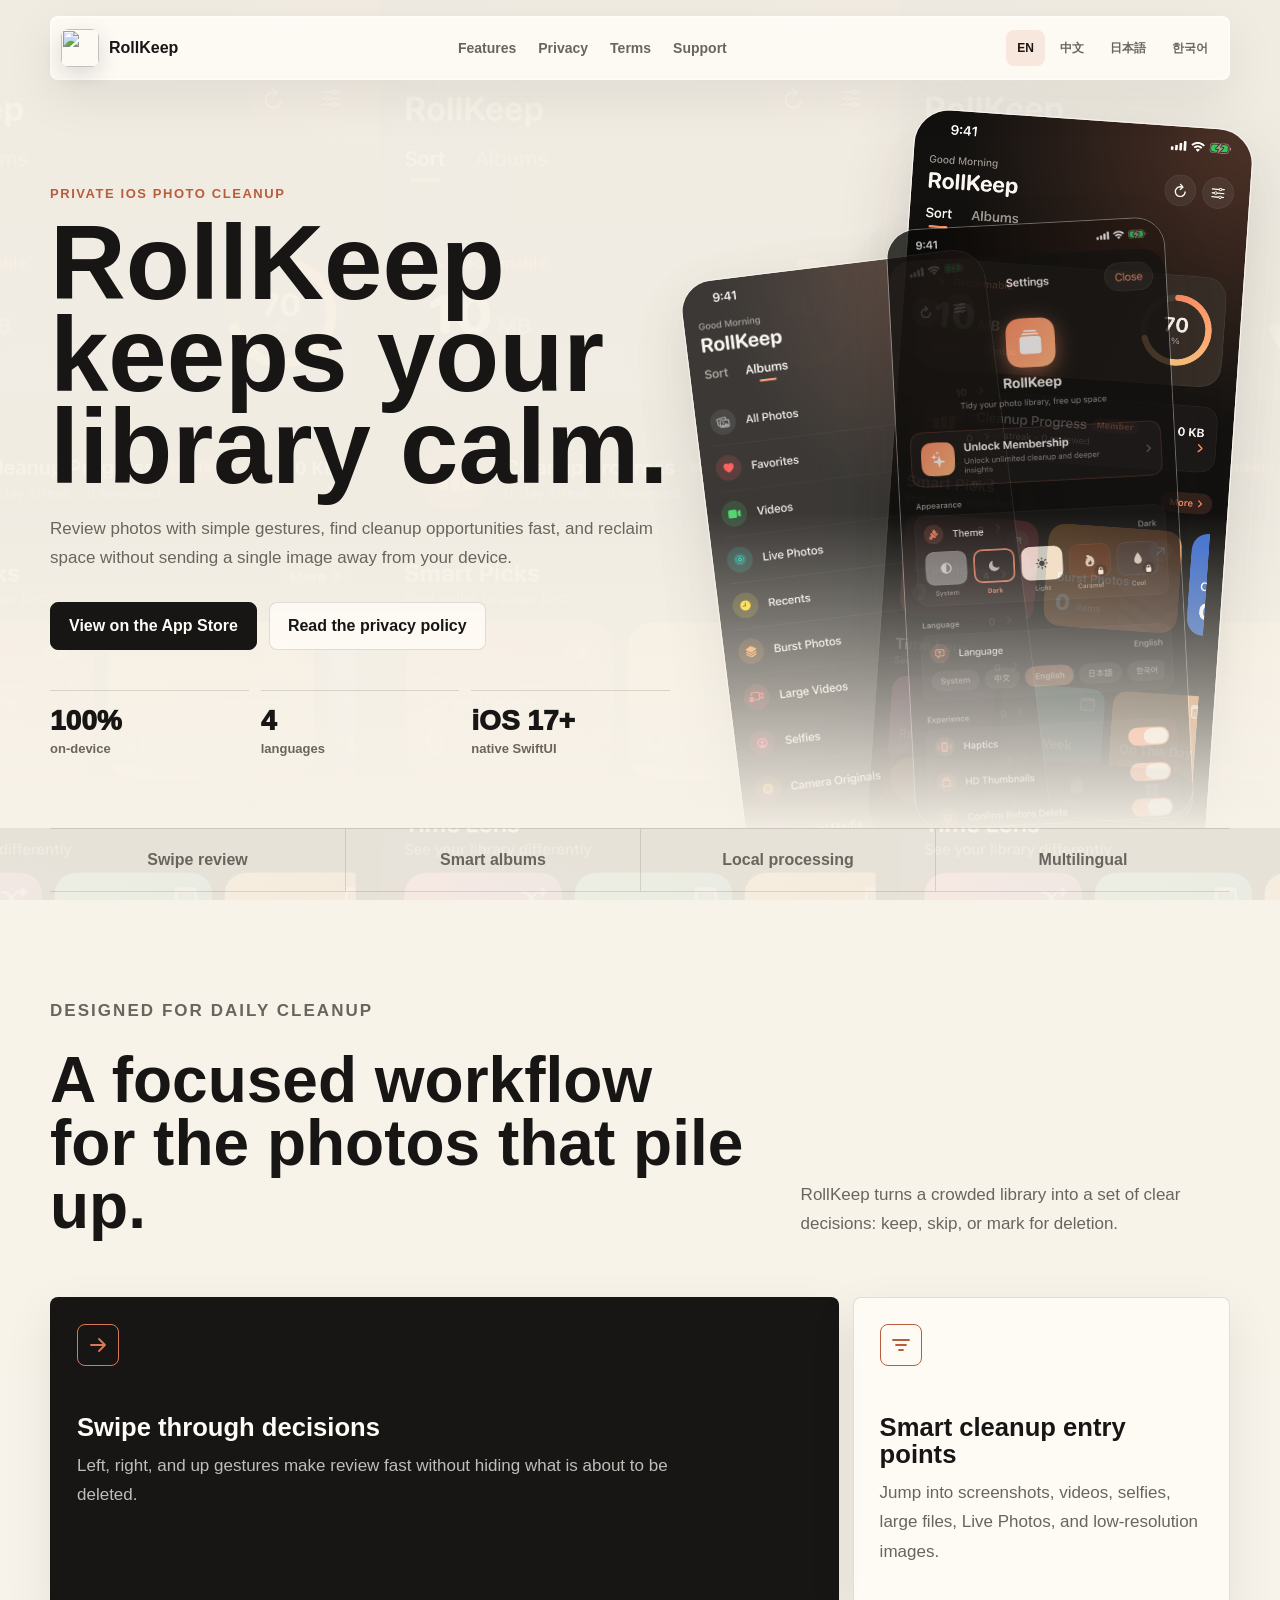
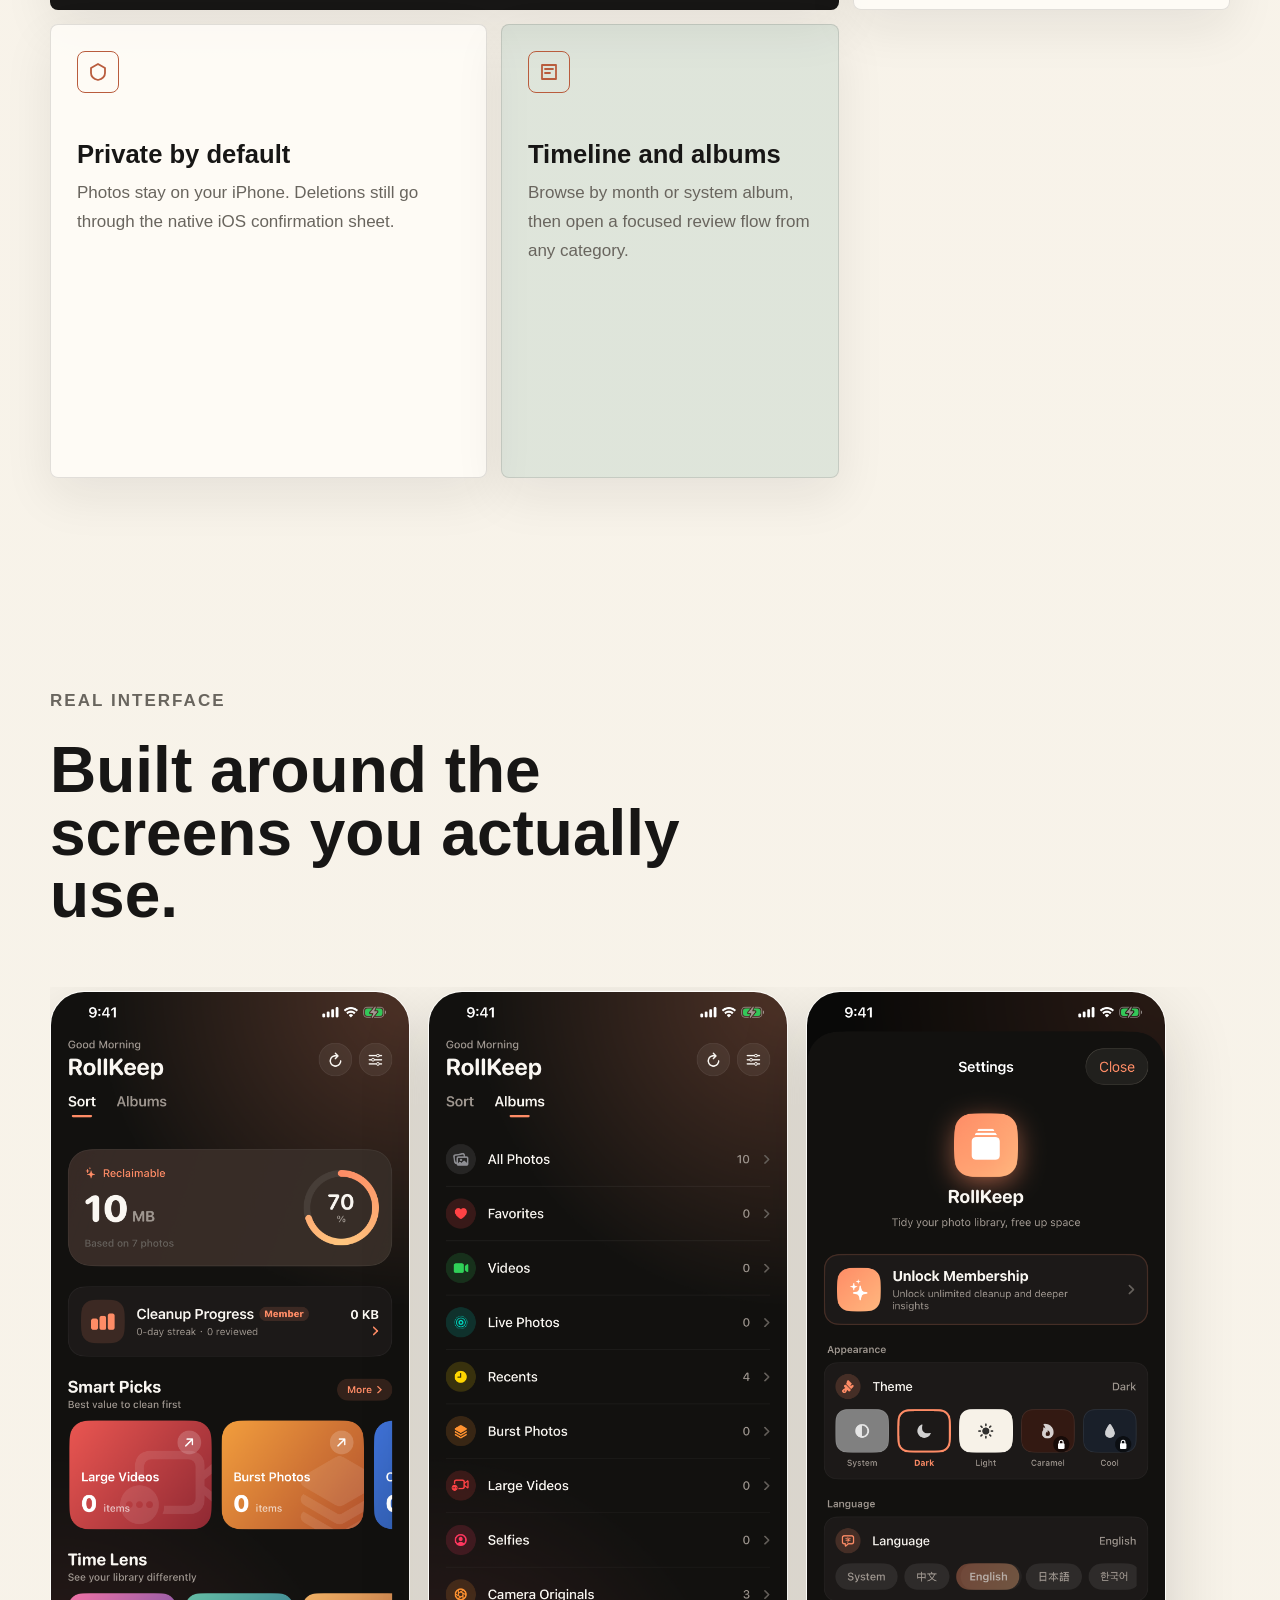
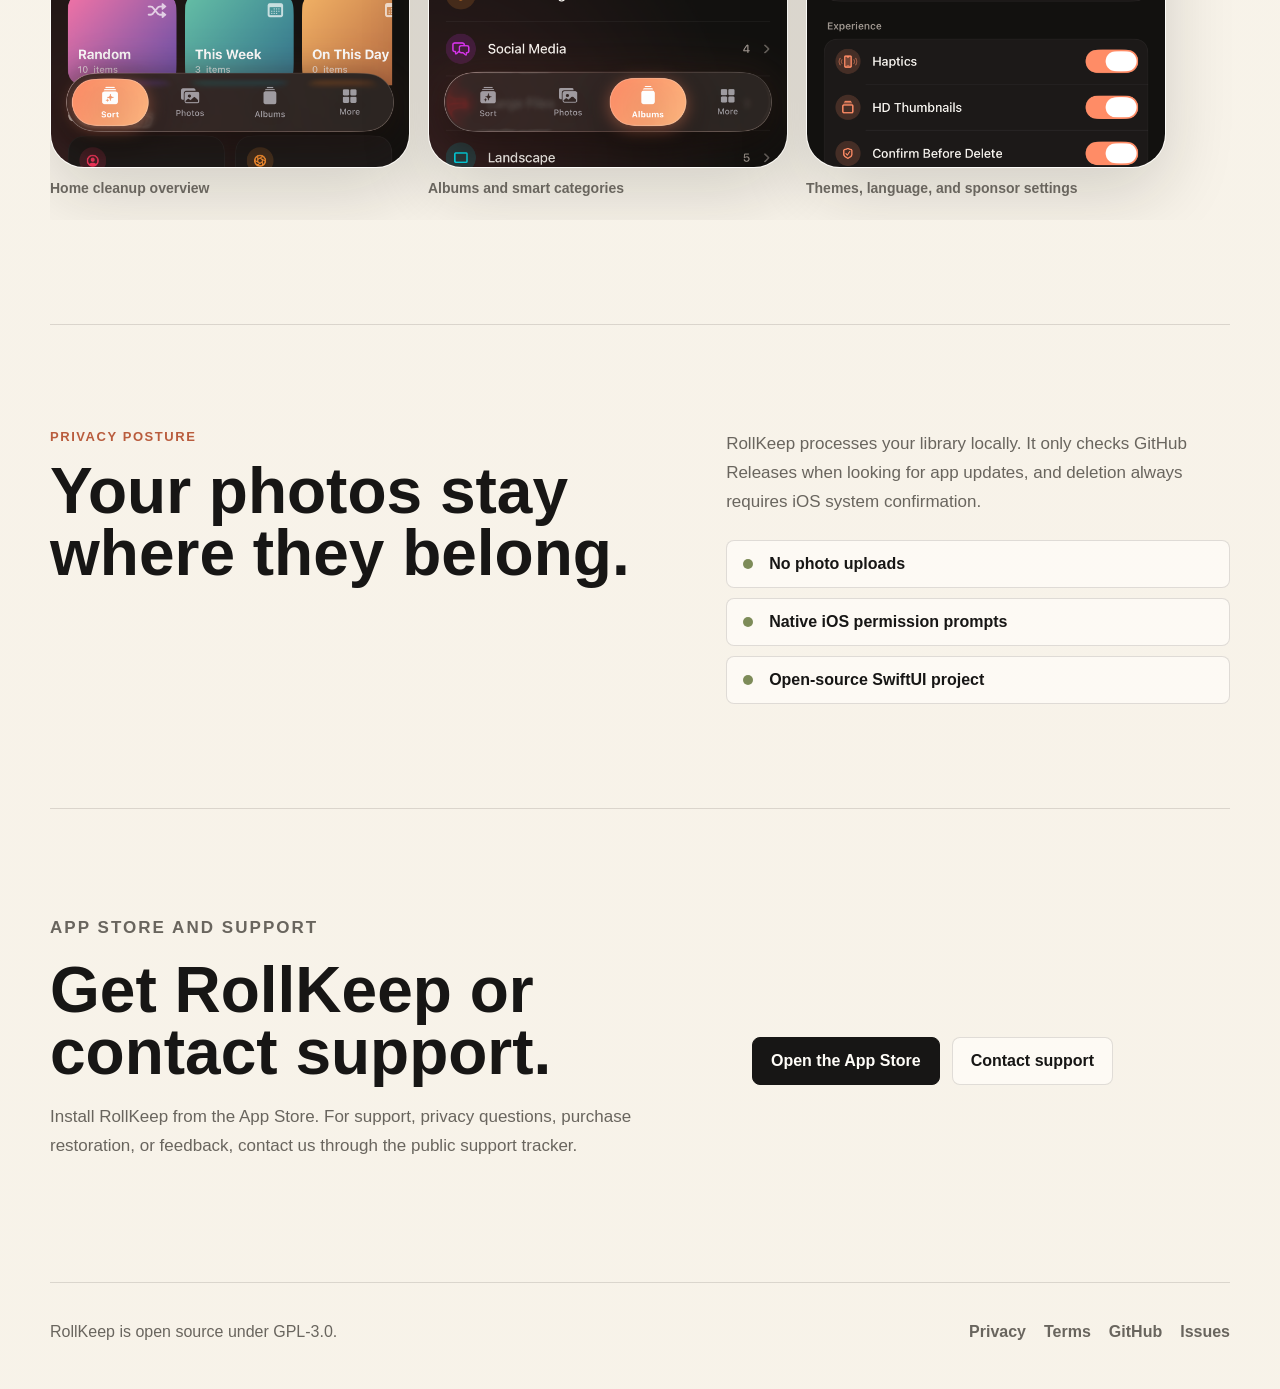
==== docs/index.html @ e3503cfe "Add localized RollKeep website and legal pages" ====
<!doctype html>
<html lang="en">
<head>
  <meta charset="utf-8">
  <meta name="viewport" content="width=device-width, initial-scale=1">
  <title>RollKeep — Private photo cleanup for iPhone</title>
  <meta name="description" content="A private, on-device iOS photo organizer for reviewing, cleaning, and freeing storage.">
  <meta property="og:title" content="RollKeep">
  <meta property="og:description" content="Swipe through your library, keep what matters, and clear space with confidence.">
  <meta property="og:image" content="./icon.png">
  <meta name="theme-color" content="#171615">
  <link rel="icon" href="./icon.png">
  <link rel="stylesheet" href="./site.css">
</head>
<body>
  <a class="skip-link" href="#main" data-i18n="skip">Skip to content</a>

  <header class="site-header" aria-label="Primary">
    <a class="brand" href="#top" aria-label="RollKeep">
      <img src="./icon.png" alt="" width="38" height="38">
      <span>RollKeep</span>
    </a>
    <nav class="nav-links" aria-label="Main navigation">
      <a href="#features" data-i18n="navFeatures">Features</a>
      <a href="./privacy.html" data-i18n="navPrivacy">Privacy</a>
      <a href="./terms.html" data-i18n="navTerms">Terms</a>
      <a href="#support" data-i18n="navSupport">Support</a>
    </nav>
    <div class="language-switcher" aria-label="Language">
      <button type="button" data-lang="en">EN</button>
      <button type="button" data-lang="zh">中文</button>
      <button type="button" data-lang="ja">日本語</button>
      <button type="button" data-lang="ko">한국어</button>
    </div>
  </header>

  <main id="main">
    <section id="top" class="hero-section">
      <div class="hero-media" aria-hidden="true">
        <img class="hero-shot hero-shot-main" src="./screenshots/01-home.png" alt="">
        <img class="hero-shot hero-shot-side" src="./screenshots/02-albums.png" alt="">
        <img class="hero-shot hero-shot-small" src="./screenshots/03-settings.png" alt="">
      </div>
      <div class="hero-content reveal">
        <p class="eyebrow" data-i18n="eyebrow">Private iOS photo cleanup</p>
        <h1 data-i18n="heroTitle">RollKeep keeps your library calm.</h1>
        <p class="hero-copy" data-i18n="heroCopy">Review photos with simple gestures, find cleanup opportunities fast, and reclaim space without sending a single image away from your device.</p>
        <div class="hero-actions">
          <a class="button button-primary" href="https://apps.apple.com/app/id6784522025" data-i18n="primaryCta">View on the App Store</a>
          <a class="button button-ghost" href="./privacy.html" data-i18n="secondaryCta">Read the privacy policy</a>
        </div>
        <dl class="hero-facts" aria-label="Highlights">
          <div>
            <dt data-i18n="factOneValue">100%</dt>
            <dd data-i18n="factOneLabel">on-device</dd>
          </div>
          <div>
            <dt data-i18n="factTwoValue">4</dt>
            <dd data-i18n="factTwoLabel">languages</dd>
          </div>
          <div>
            <dt data-i18n="factThreeValue">iOS 17+</dt>
            <dd data-i18n="factThreeLabel">native SwiftUI</dd>
          </div>
        </dl>
      </div>
    </section>

    <section class="strip-section reveal" aria-label="Product summary">
      <p data-i18n="stripOne">Swipe review</p>
      <p data-i18n="stripTwo">Smart albums</p>
      <p data-i18n="stripThree">Local processing</p>
      <p data-i18n="stripFour">Multilingual</p>
    </section>

    <section id="features" class="section feature-section">
      <div class="section-heading reveal">
        <p class="eyebrow" data-i18n="featuresEyebrow">Designed for daily cleanup</p>
        <h2 data-i18n="featuresTitle">A focused workflow for the photos that pile up.</h2>
        <p data-i18n="featuresCopy">RollKeep turns a crowded library into a set of clear decisions: keep, skip, or mark for deletion.</p>
      </div>
      <div class="feature-grid">
        <article class="feature-card feature-card-wide reveal tilt-card">
          <span class="line-icon" aria-hidden="true">
            <svg viewBox="0 0 24 24"><path d="M5 12h14M13 6l6 6-6 6"/></svg>
          </span>
          <h3 data-i18n="featureOneTitle">Swipe through decisions</h3>
          <p data-i18n="featureOneCopy">Left, right, and up gestures make review fast without hiding what is about to be deleted.</p>
        </article>
        <article class="feature-card reveal tilt-card">
          <span class="line-icon" aria-hidden="true">
            <svg viewBox="0 0 24 24"><path d="M4 7h16M7 12h10M10 17h4"/></svg>
          </span>
          <h3 data-i18n="featureTwoTitle">Smart cleanup entry points</h3>
          <p data-i18n="featureTwoCopy">Jump into screenshots, videos, selfies, large files, Live Photos, and low-resolution images.</p>
        </article>
        <article class="feature-card reveal tilt-card">
          <span class="line-icon" aria-hidden="true">
            <svg viewBox="0 0 24 24"><path d="M12 4l7 4v5c0 4-3 6-7 7-4-1-7-3-7-7V8l7-4z"/></svg>
          </span>
          <h3 data-i18n="featureThreeTitle">Private by default</h3>
          <p data-i18n="featureThreeCopy">Photos stay on your iPhone. Deletions still go through the native iOS confirmation sheet.</p>
        </article>
        <article class="feature-card feature-card-tall reveal tilt-card">
          <span class="line-icon" aria-hidden="true">
            <svg viewBox="0 0 24 24"><path d="M5 5h14v14H5zM8 9h8M8 13h5"/></svg>
          </span>
          <h3 data-i18n="featureFourTitle">Timeline and albums</h3>
          <p data-i18n="featureFourCopy">Browse by month or system album, then open a focused review flow from any category.</p>
        </article>
      </div>
    </section>

    <section class="section showcase-section">
      <div class="section-heading reveal">
        <p class="eyebrow" data-i18n="showcaseEyebrow">Real interface</p>
        <h2 data-i18n="showcaseTitle">Built around the screens you actually use.</h2>
      </div>
      <div class="showcase-grid">
        <figure class="phone-frame reveal">
          <img src="./screenshots/01-home.png" alt="RollKeep home screen">
          <figcaption data-i18n="shotOne">Home cleanup overview</figcaption>
        </figure>
        <figure class="phone-frame reveal">
          <img src="./screenshots/02-albums.png" alt="RollKeep albums screen">
          <figcaption data-i18n="shotTwo">Albums and smart categories</figcaption>
        </figure>
        <figure class="phone-frame reveal">
          <img src="./screenshots/03-settings.png" alt="RollKeep settings screen">
          <figcaption data-i18n="shotThree">Themes, language, and sponsor settings</figcaption>
        </figure>
      </div>
    </section>

    <section id="privacy" class="section privacy-section reveal">
      <div>
        <p class="eyebrow" data-i18n="privacyEyebrow">Privacy posture</p>
        <h2 data-i18n="privacyTitle">Your photos stay where they belong.</h2>
      </div>
      <div class="privacy-copy">
        <p data-i18n="privacyCopy">RollKeep processes your library locally. It only checks GitHub Releases when looking for app updates, and deletion always requires iOS system confirmation.</p>
        <ul>
          <li data-i18n="privacyOne">No photo uploads</li>
          <li data-i18n="privacyTwo">Native iOS permission prompts</li>
          <li data-i18n="privacyThree">Open-source SwiftUI project</li>
        </ul>
      </div>
    </section>

    <section id="support" class="section download-section reveal">
      <div class="download-copy">
        <p class="eyebrow" data-i18n="downloadEyebrow">App Store and support</p>
        <h2 data-i18n="downloadTitle">Get RollKeep or contact support.</h2>
        <p data-i18n="downloadCopy">Install RollKeep from the App Store. For support, privacy questions, purchase restoration, or feedback, contact us through the public support tracker.</p>
      </div>
      <div class="download-actions">
        <a class="button button-primary" href="https://apps.apple.com/app/id6784522025" data-i18n="downloadRelease">Open the App Store</a>
        <a class="button button-ghost" href="https://github.com/ZanwingMak/PhotoCleaner-OpenSource/issues" data-i18n="downloadReadme">Contact support</a>
      </div>
    </section>
  </main>

  <footer class="site-footer">
    <p data-i18n="footerText">RollKeep is open source under GPL-3.0.</p>
    <div>
      <a href="./privacy.html" data-i18n="footerPrivacy">Privacy</a>
      <a href="./terms.html" data-i18n="footerTerms">Terms</a>
      <a href="https://github.com/ZanwingMak/PhotoCleaner-OpenSource" data-i18n="footerGithub">GitHub</a>
      <a href="https://github.com/ZanwingMak/PhotoCleaner-OpenSource/issues" data-i18n="footerIssues">Support</a>
    </div>
  </footer>

  <script src="./site.js"></script>
</body>
</html>
---- docs/site.css ----
:root {
  color-scheme: light;
  --ink: #171615;
  --muted: #69655e;
  --soft: #8e877c;
  --paper: #f7f2e8;
  --surface: #fffdf8;
  --line: rgba(23, 22, 21, 0.13);
  --accent: #d97957;
  --accent-strong: #b95c3d;
  --teal: #5f9a8e;
  --green: #7d8b58;
  --shadow: 0 24px 70px rgba(23, 22, 21, 0.16);
  font-family: Satoshi, Outfit, Geist, -apple-system, BlinkMacSystemFont, "Segoe UI", sans-serif;
}

* {
  box-sizing: border-box;
}

html {
  scroll-behavior: smooth;
}

body {
  margin: 0;
  min-width: 320px;
  color: var(--ink);
  background:
    linear-gradient(rgba(247, 242, 232, 0.92), rgba(247, 242, 232, 0.96)),
    url("./screenshots/01-home.png") center top / 520px auto fixed;
}

body::before {
  content: "";
  position: fixed;
  inset: 0;
  pointer-events: none;
  opacity: 0.22;
  background-image:
    linear-gradient(rgba(23, 22, 21, 0.045) 1px, transparent 1px),
    linear-gradient(90deg, rgba(23, 22, 21, 0.045) 1px, transparent 1px);
  background-size: 48px 48px;
  mask-image: linear-gradient(to bottom, black, transparent 70%);
}

a {
  color: inherit;
  text-decoration: none;
}

img {
  display: block;
  max-width: 100%;
}

.skip-link {
  position: fixed;
  z-index: 20;
  top: 12px;
  left: 12px;
  transform: translateY(-140%);
  padding: 10px 14px;
  background: var(--ink);
  color: var(--surface);
  border-radius: 8px;
}

.skip-link:focus {
  transform: translateY(0);
  outline: 3px solid var(--accent);
}

.site-header {
  position: fixed;
  z-index: 10;
  top: 16px;
  left: 50%;
  width: min(1180px, calc(100% - 32px));
  min-height: 64px;
  transform: translateX(-50%);
  display: grid;
  grid-template-columns: auto 1fr auto;
  align-items: center;
  gap: 18px;
  padding: 10px;
  border: 1px solid rgba(255, 255, 255, 0.62);
  border-radius: 8px;
  background: rgba(255, 253, 248, 0.82);
  backdrop-filter: blur(18px);
  box-shadow: 0 16px 50px rgba(23, 22, 21, 0.08), inset 0 1px 0 rgba(255, 255, 255, 0.72);
}

.brand {
  display: inline-grid;
  grid-template-columns: 38px auto;
  align-items: center;
  gap: 10px;
  font-weight: 800;
  letter-spacing: 0;
}

.brand img {
  border-radius: 8px;
  box-shadow: 0 8px 22px rgba(23, 22, 21, 0.14);
}

.nav-links {
  justify-self: center;
  display: flex;
  align-items: center;
  gap: 22px;
  color: var(--muted);
  font-size: 14px;
  font-weight: 700;
}

.nav-links a,
.site-footer a {
  transition: color 180ms ease, transform 180ms ease;
}

.nav-links a:hover,
.site-footer a:hover {
  color: var(--accent-strong);
}

.language-switcher {
  display: grid;
  grid-auto-flow: column;
  gap: 4px;
}

.language-switcher button {
  min-height: 36px;
  padding: 0 10px;
  border: 1px solid transparent;
  border-radius: 8px;
  color: var(--muted);
  background: transparent;
  font: inherit;
  font-size: 12px;
  font-weight: 800;
  cursor: pointer;
  transition: background 180ms ease, color 180ms ease, transform 180ms ease;
}

.language-switcher button:hover,
.language-switcher button.is-active {
  color: var(--ink);
  background: rgba(217, 121, 87, 0.14);
}

.language-switcher button:active,
.button:active {
  transform: scale(0.98);
}

.hero-section {
  position: relative;
  min-height: 92dvh;
  display: grid;
  align-items: end;
  overflow: hidden;
  padding: 140px max(24px, calc((100vw - 1180px) / 2)) 72px;
  isolation: isolate;
}

.hero-section::after {
  content: "";
  position: absolute;
  inset: auto 0 0;
  height: 38%;
  z-index: -1;
  background: linear-gradient(to top, rgba(247, 242, 232, 0.96), transparent);
}

.hero-content {
  width: min(760px, 100%);
}

.hero-media {
  position: absolute;
  inset: 0;
  z-index: -2;
  overflow: hidden;
}

.hero-media::before {
  content: "";
  position: absolute;
  inset: 0;
  background: rgba(247, 242, 232, 0.62);
}

.hero-shot {
  position: absolute;
  width: min(32vw, 340px);
  min-width: 210px;
  border-radius: 36px;
  box-shadow: var(--shadow);
  border: 1px solid rgba(255, 255, 255, 0.55);
}

.hero-shot-main {
  right: max(28px, calc((100vw - 1180px) / 2));
  top: 118px;
  transform: rotate(4deg);
}

.hero-shot-side {
  right: max(240px, calc((100vw - 900px) / 2));
  top: 226px;
  opacity: 0.82;
  transform: rotate(-7deg) scale(0.9);
}

.hero-shot-small {
  right: max(56px, calc((100vw - 1140px) / 2));
  bottom: -62px;
  opacity: 0.78;
  transform: rotate(-3deg) scale(0.82);
}

.eyebrow {
  margin: 0 0 16px;
  color: var(--accent-strong);
  font-size: 13px;
  font-weight: 900;
  letter-spacing: 0.12em;
  text-transform: uppercase;
}

h1,
h2,
h3,
p {
  margin-top: 0;
}

h1 {
  max-width: 780px;
  margin-bottom: 20px;
  font-size: clamp(3.1rem, 8.2vw, 8.2rem);
  line-height: 0.88;
  letter-spacing: 0;
}

h2 {
  max-width: 850px;
  margin-bottom: 18px;
  font-size: clamp(2.2rem, 5vw, 5.4rem);
  line-height: 0.98;
  letter-spacing: 0;
}

h3 {
  margin-bottom: 10px;
  font-size: clamp(1.2rem, 2vw, 1.65rem);
  line-height: 1.05;
  letter-spacing: 0;
}

.hero-copy,
.section-heading p,
.download-copy p,
.privacy-copy p,
.feature-card p {
  max-width: 65ch;
  color: var(--muted);
  font-size: 17px;
  line-height: 1.72;
}

.hero-actions,
.download-actions {
  display: flex;
  flex-wrap: wrap;
  gap: 12px;
  margin-top: 30px;
}

.button {
  display: inline-grid;
  place-items: center;
  min-height: 48px;
  padding: 0 18px;
  border-radius: 8px;
  font-weight: 900;
  transition: transform 180ms ease, background 180ms ease, color 180ms ease, border-color 180ms ease;
}

.button-primary {
  color: #fffdf8;
  background: var(--ink);
  border: 1px solid var(--ink);
}

.button-primary:hover {
  background: var(--accent-strong);
  border-color: var(--accent-strong);
}

.button-ghost {
  color: var(--ink);
  background: rgba(255, 253, 248, 0.76);
  border: 1px solid var(--line);
}

.button-ghost:hover {
  border-color: rgba(185, 92, 61, 0.45);
}

.hero-facts {
  display: grid;
  grid-template-columns: repeat(3, minmax(0, 1fr));
  gap: 12px;
  max-width: 620px;
  margin: 40px 0 0;
}

.hero-facts div {
  padding-top: 14px;
  border-top: 1px solid var(--line);
}

.hero-facts dt {
  font-size: 28px;
  font-weight: 950;
}

.hero-facts dd {
  margin: 4px 0 0;
  color: var(--muted);
  font-size: 13px;
  font-weight: 800;
}

.strip-section {
  width: min(1180px, calc(100% - 48px));
  margin: 0 auto;
  display: grid;
  grid-template-columns: repeat(4, minmax(0, 1fr));
  border-top: 1px solid var(--line);
  border-bottom: 1px solid var(--line);
}

.strip-section p {
  margin: 0;
  padding: 22px 10px;
  color: var(--muted);
  font-weight: 900;
  text-align: center;
}

.strip-section p + p {
  border-left: 1px solid var(--line);
}

.section {
  width: min(1180px, calc(100% - 48px));
  margin: 0 auto;
  padding: 104px 0;
}

.section-heading {
  display: grid;
  grid-template-columns: minmax(0, 0.9fr) minmax(280px, 0.55fr);
  gap: 48px;
  align-items: end;
  margin-bottom: 42px;
}

.section-heading .eyebrow {
  grid-column: 1 / -1;
  margin-bottom: -24px;
}

.feature-grid {
  display: grid;
  grid-template-columns: 1.1fr 0.85fr 0.95fr;
  grid-auto-rows: minmax(220px, auto);
  gap: 14px;
}

.feature-card {
  min-height: 220px;
  padding: 26px;
  border: 1px solid rgba(23, 22, 21, 0.12);
  border-radius: 8px;
  background: rgba(255, 253, 248, 0.82);
  box-shadow: 0 18px 50px rgba(23, 22, 21, 0.08);
  transform-style: preserve-3d;
}

.feature-card-wide {
  grid-column: span 2;
  background: #171615;
  color: #fffdf8;
}

.feature-card-wide p {
  color: rgba(255, 253, 248, 0.72);
}

.feature-card-tall {
  min-height: 454px;
  background: rgba(95, 154, 142, 0.16);
}

.line-icon {
  display: grid;
  place-items: center;
  width: 42px;
  height: 42px;
  margin-bottom: 48px;
  color: var(--accent-strong);
  border: 1px solid currentColor;
  border-radius: 8px;
}

.feature-card-wide .line-icon {
  color: var(--accent);
}

.line-icon svg {
  width: 24px;
  height: 24px;
  fill: none;
  stroke: currentColor;
  stroke-width: 1.8;
  stroke-linecap: round;
  stroke-linejoin: round;
}

.showcase-section {
  width: 100%;
  padding-left: max(24px, calc((100vw - 1180px) / 2));
  padding-right: 0;
  overflow: hidden;
}

.showcase-section .section-heading {
  width: min(1180px, calc(100vw - 48px));
}

.showcase-grid {
  display: grid;
  grid-template-columns: repeat(3, minmax(240px, 360px));
  gap: 18px;
  overflow-x: auto;
  padding: 4px max(24px, calc((100vw - 1180px) / 2)) 24px 0;
  scroll-snap-type: x mandatory;
}

.phone-frame {
  margin: 0;
  scroll-snap-align: start;
}

.phone-frame img {
  width: 100%;
  border-radius: 34px;
  border: 1px solid rgba(255, 255, 255, 0.72);
  box-shadow: var(--shadow);
}

.phone-frame figcaption {
  margin-top: 12px;
  color: var(--muted);
  font-size: 14px;
  font-weight: 850;
}

.privacy-section {
  display: grid;
  grid-template-columns: minmax(0, 0.8fr) minmax(280px, 0.65fr);
  gap: 56px;
  align-items: start;
  border-top: 1px solid var(--line);
  border-bottom: 1px solid var(--line);
}

.privacy-copy ul {
  display: grid;
  gap: 10px;
  margin: 24px 0 0;
  padding: 0;
  list-style: none;
}

.privacy-copy li {
  position: relative;
  padding: 14px 14px 14px 42px;
  border: 1px solid var(--line);
  border-radius: 8px;
  background: rgba(255, 253, 248, 0.7);
  font-weight: 850;
}

.privacy-copy li::before {
  content: "";
  position: absolute;
  left: 16px;
  top: 50%;
  width: 10px;
  height: 10px;
  transform: translateY(-50%);
  background: var(--green);
  border-radius: 50%;
}

.download-section {
  display: grid;
  grid-template-columns: minmax(0, 0.85fr) auto;
  gap: 40px;
  align-items: center;
}

.site-footer {
  width: min(1180px, calc(100% - 48px));
  margin: 0 auto;
  padding: 40px 0 48px;
  display: flex;
  justify-content: space-between;
  gap: 20px;
  color: var(--muted);
  border-top: 1px solid var(--line);
}

.site-footer p {
  margin: 0;
}

.site-footer div {
  display: flex;
  gap: 18px;
  font-weight: 850;
}

.legal-body {
  min-height: 100dvh;
  background: var(--paper);
}

.legal-header {
  width: min(900px, calc(100% - 48px));
  margin: 0 auto;
  padding: 24px 0;
  display: flex;
  align-items: center;
  justify-content: space-between;
  gap: 24px;
  border-bottom: 1px solid var(--line);
}

.legal-page {
  width: min(760px, calc(100% - 48px));
  min-height: 70dvh;
  margin: 0 auto;
  padding: 76px 0 96px;
}

.legal-page article[hidden] {
  display: none;
}

.legal-page h1 {
  max-width: none;
  margin-bottom: 16px;
  font-size: clamp(3rem, 8vw, 6.8rem);
  line-height: 0.94;
}

.legal-page h2 {
  margin: 52px 0 14px;
  font-size: clamp(1.5rem, 4vw, 2.25rem);
  line-height: 1.08;
}

.legal-page p,
.legal-page li {
  color: var(--muted);
  font-size: 17px;
  line-height: 1.75;
}

.legal-page a {
  color: var(--accent-strong);
  text-decoration: underline;
  text-decoration-thickness: 1px;
  text-underline-offset: 3px;
}

.legal-page ul {
  display: grid;
  gap: 10px;
  padding-left: 24px;
}

.legal-updated {
  margin-bottom: 36px;
  color: var(--soft) !important;
  font-size: 14px !important;
  font-weight: 800;
}

.legal-footer {
  width: min(900px, calc(100% - 48px));
  margin: 0 auto;
  padding: 28px 0 44px;
  display: flex;
  flex-wrap: wrap;
  gap: 22px;
  color: var(--muted);
  border-top: 1px solid var(--line);
  font-weight: 850;
}

.reveal {
  opacity: 0;
  transform: translateY(22px);
  transition: opacity 700ms cubic-bezier(0.16, 1, 0.3, 1), transform 700ms cubic-bezier(0.16, 1, 0.3, 1);
}

.reveal.is-visible {
  opacity: 1;
  transform: translateY(0);
}

@media (prefers-reduced-motion: reduce) {
  *,
  *::before,
  *::after {
    scroll-behavior: auto !important;
    animation-duration: 0.01ms !important;
    animation-iteration-count: 1 !important;
    transition-duration: 0.01ms !important;
  }

  .reveal {
    opacity: 1;
    transform: none;
  }
}

@media (max-width: 920px) {
  .site-header {
    grid-template-columns: 1fr auto;
  }

  .nav-links {
    display: none;
  }

  .hero-section {
    min-height: 88dvh;
    padding-top: 118px;
  }

  .hero-shot {
    opacity: 0.34;
  }

  .hero-shot-main {
    right: -48px;
    top: 116px;
  }

  .hero-shot-side,
  .hero-shot-small {
    display: none;
  }

  .section-heading,
  .privacy-section,
  .download-section {
    grid-template-columns: 1fr;
  }

  .section-heading .eyebrow {
    margin-bottom: 0;
  }

  .feature-grid {
    grid-template-columns: 1fr 1fr;
  }

  .feature-card-wide,
  .feature-card-tall {
    grid-column: span 1;
    min-height: 240px;
  }
}

@media (max-width: 640px) {
  .site-header {
    top: 8px;
    width: calc(100% - 16px);
    grid-template-columns: 1fr;
    gap: 10px;
  }

  .language-switcher {
    grid-template-columns: repeat(4, minmax(0, 1fr));
    grid-auto-flow: row;
  }

  .hero-section {
    padding: 154px 20px 56px;
  }

  h1 {
    font-size: clamp(3rem, 17vw, 5rem);
  }

  h2 {
    font-size: clamp(2.1rem, 12vw, 3.6rem);
  }

  .hero-facts,
  .strip-section,
  .feature-grid {
    grid-template-columns: 1fr;
  }

  .strip-section p + p {
    border-left: 0;
    border-top: 1px solid var(--line);
  }

  .section,
  .strip-section,
  .site-footer {
    width: calc(100% - 40px);
  }

  .section {
    padding: 76px 0;
  }

  .feature-card {
    min-height: 220px;
    padding: 22px;
  }

  .site-footer {
    display: grid;
  }

  .site-footer div {
    flex-wrap: wrap;
  }

  .legal-header {
    align-items: flex-start;
    flex-direction: column;
  }

  .legal-header .language-switcher {
    width: 100%;
  }

  .legal-page {
    width: calc(100% - 40px);
    padding: 56px 0 72px;
  }
}
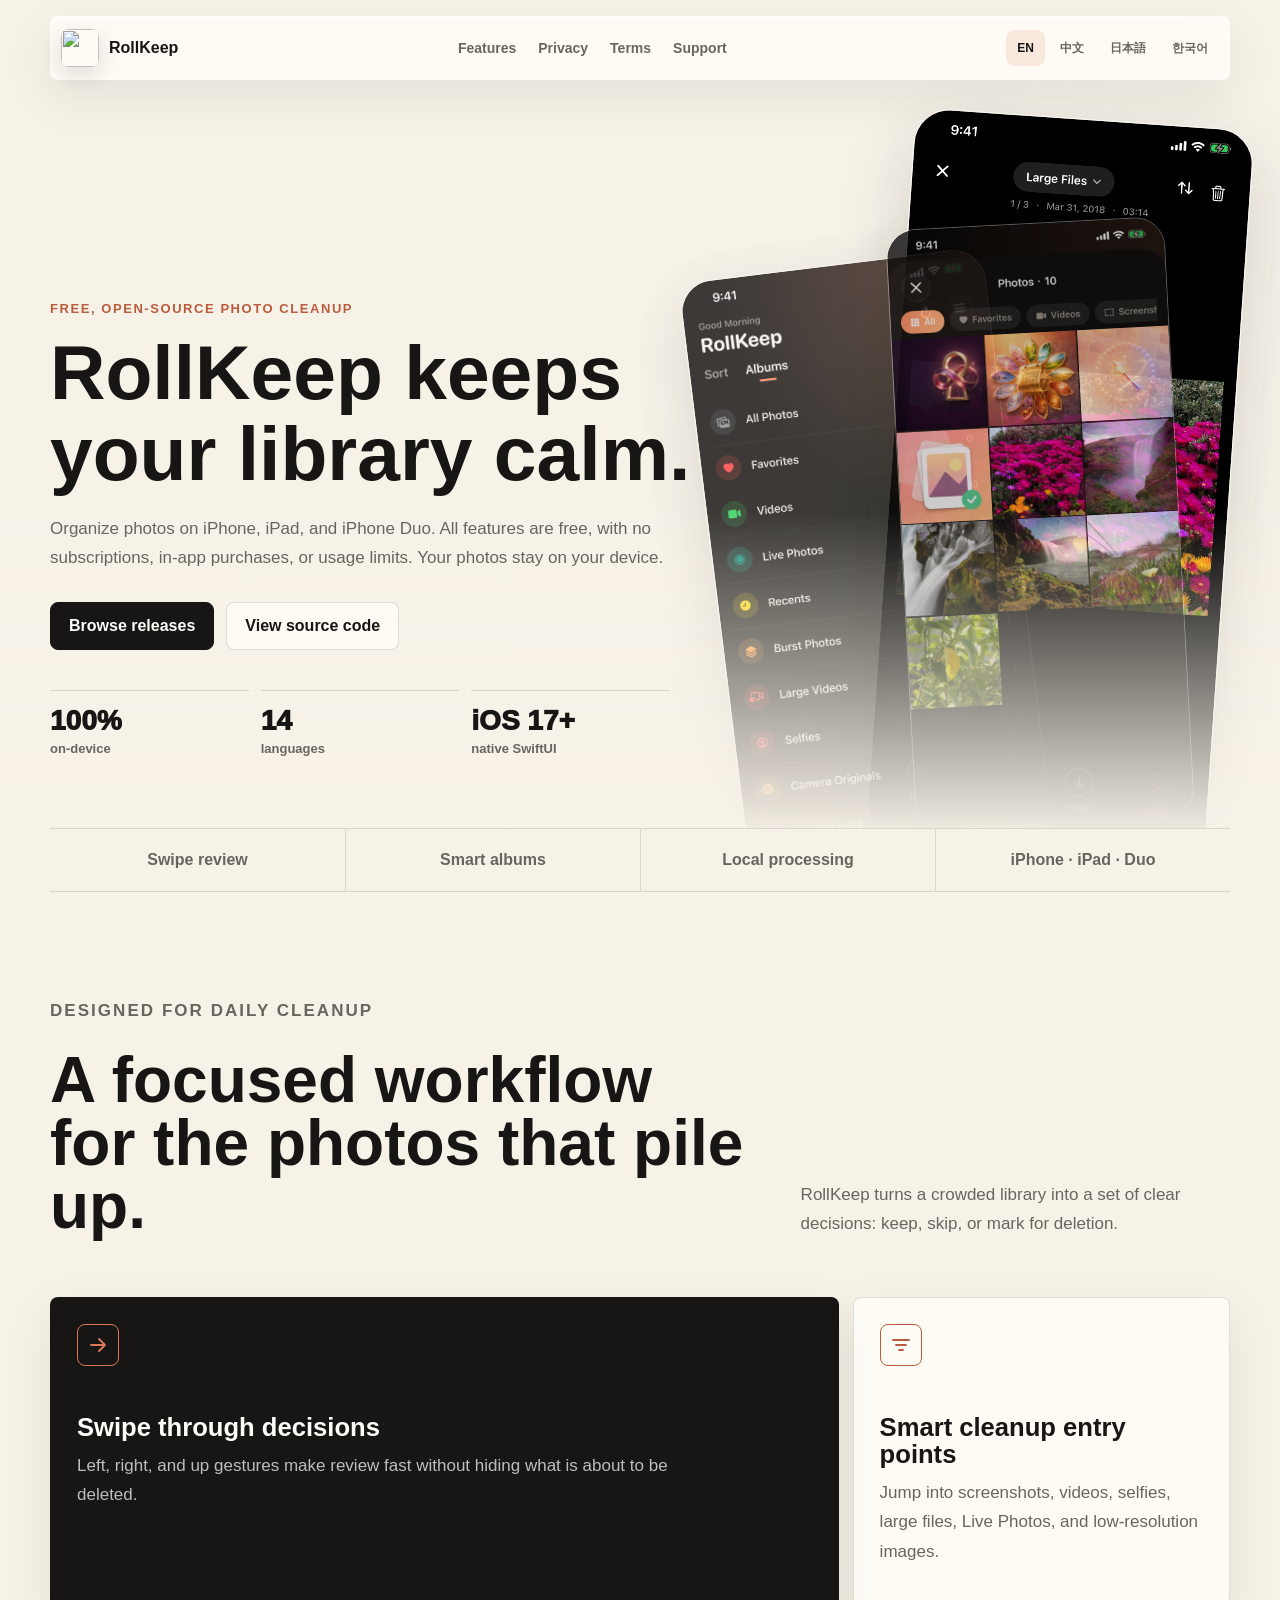
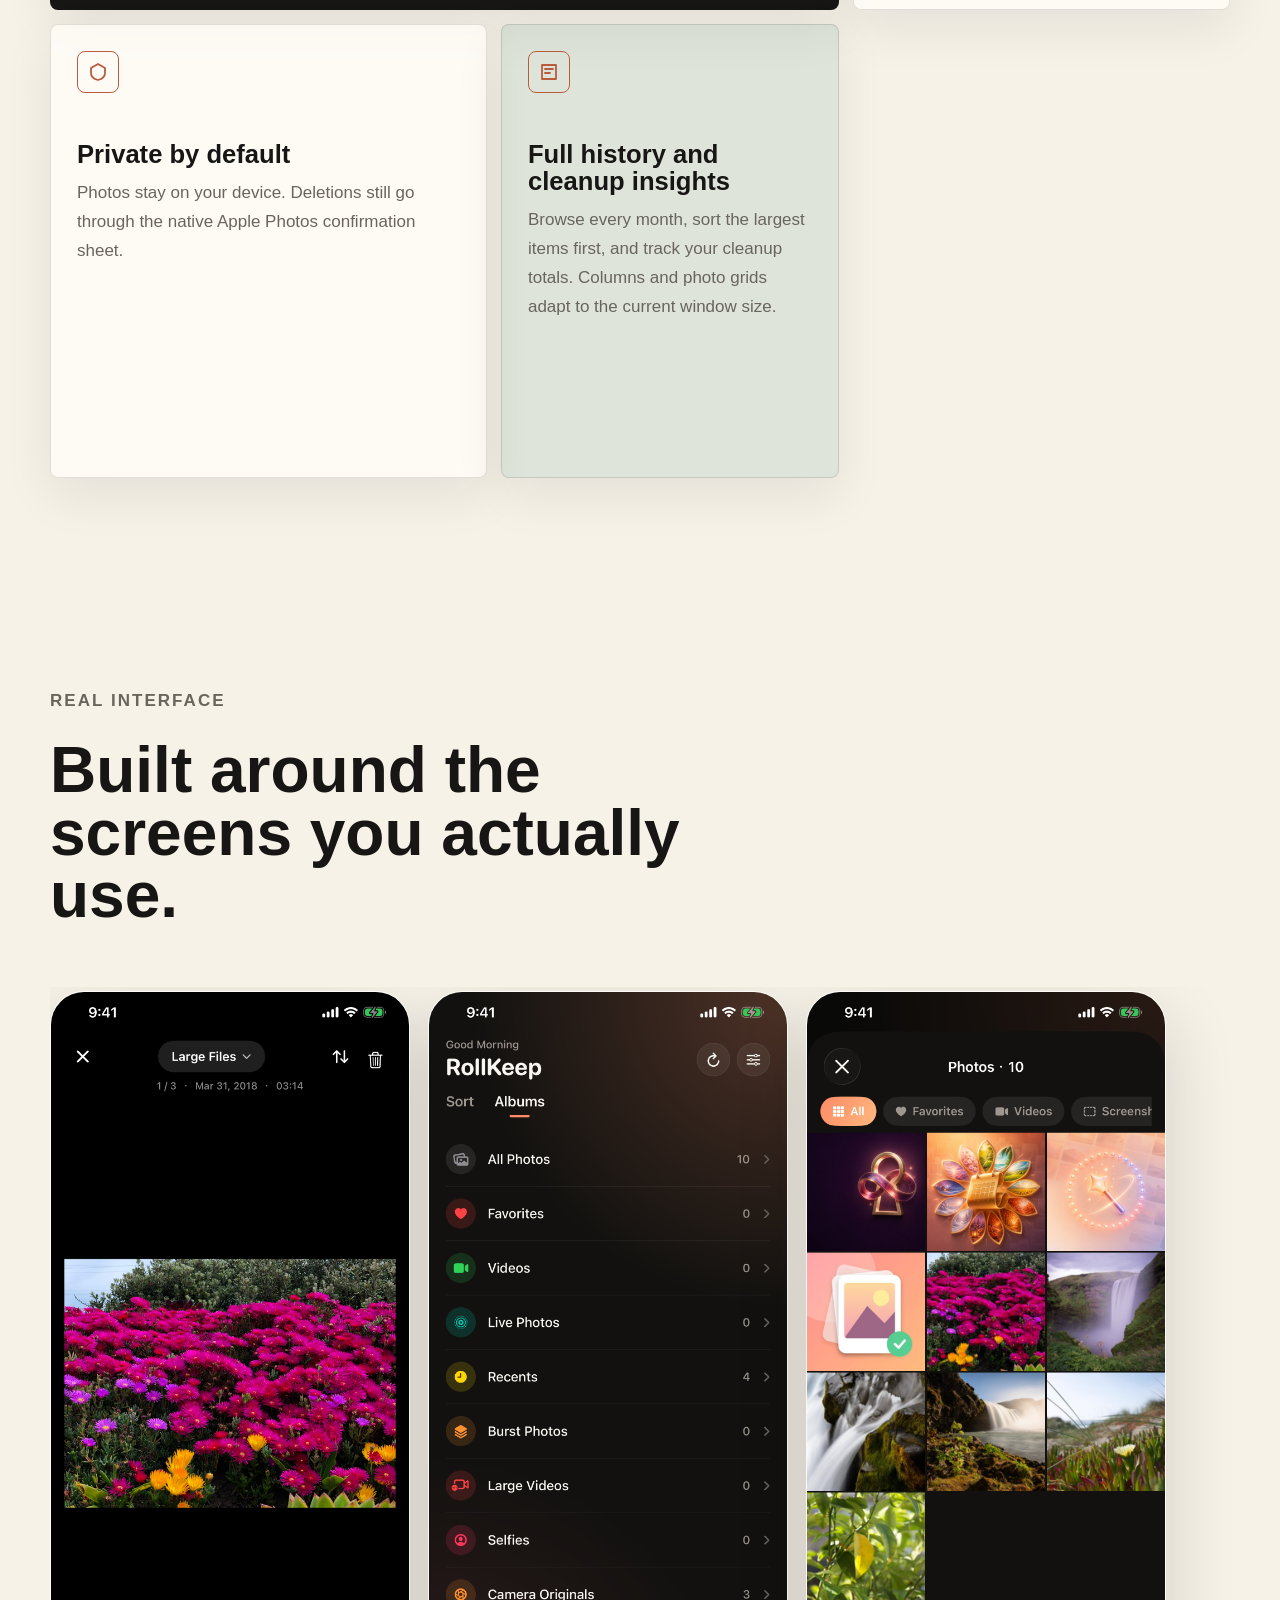
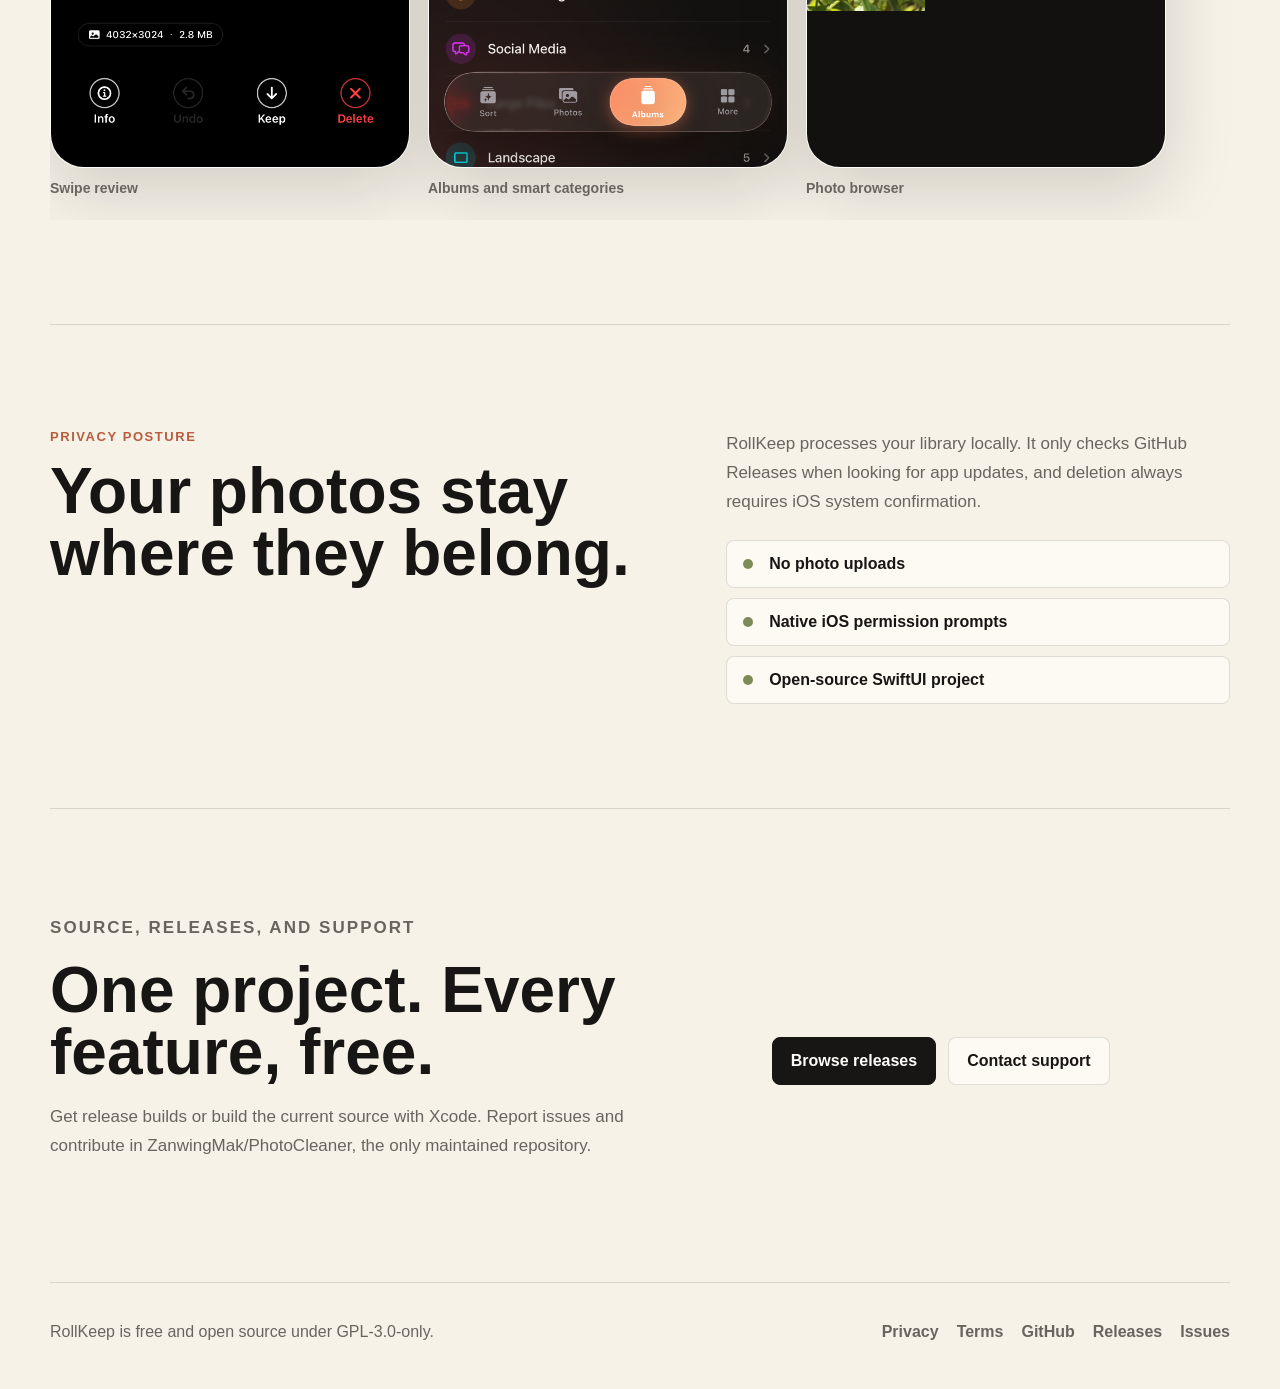
==== commit 70d52498: "Unify free open-source app, website, and repository links" ====
--- a/docs/index.html
+++ b/docs/index.html
@@ -3,14 +3,16 @@
 <head>
   <meta charset="utf-8">
   <meta name="viewport" content="width=device-width, initial-scale=1">
-  <title>RollKeep — Private photo cleanup for iPhone</title>
-  <meta name="description" content="A private, on-device iOS photo organizer for reviewing, cleaning, and freeing storage.">
+  <title>RollKeep — Free, open-source photo cleanup for iPhone, iPad, and Duo</title>
+  <meta name="description" content="Free, open-source photo organization for iPhone, iPad, and iPhone Duo. No subscriptions, in-app purchases, or usage limits.">
   <meta property="og:title" content="RollKeep">
   <meta property="og:description" content="Swipe through your library, keep what matters, and clear space with confidence.">
+  <link rel="canonical" href="https://zanwingmak.github.io/PhotoCleaner/">
+  <meta property="og:url" content="https://zanwingmak.github.io/PhotoCleaner/">
   <meta property="og:image" content="./icon.png">
   <meta name="theme-color" content="#171615">
   <link rel="icon" href="./icon.png">
-  <link rel="stylesheet" href="./site.css">
+  <link rel="stylesheet" href="./site.css?v=20261121">
 </head>
 <body>
   <a class="skip-link" href="#main" data-i18n="skip">Skip to content</a>
@@ -37,17 +39,17 @@
   <main id="main">
     <section id="top" class="hero-section">
       <div class="hero-media" aria-hidden="true">
-        <img class="hero-shot hero-shot-main" src="./screenshots/01-home.png" alt="">
+        <img class="hero-shot hero-shot-main" src="./screenshots/04-review.png" alt="">
         <img class="hero-shot hero-shot-side" src="./screenshots/02-albums.png" alt="">
-        <img class="hero-shot hero-shot-small" src="./screenshots/03-settings.png" alt="">
+        <img class="hero-shot hero-shot-small" src="./screenshots/05-photos.png" alt="">
       </div>
       <div class="hero-content reveal">
-        <p class="eyebrow" data-i18n="eyebrow">Private iOS photo cleanup</p>
+        <p class="eyebrow" data-i18n="eyebrow">Free, open-source photo cleanup</p>
         <h1 data-i18n="heroTitle">RollKeep keeps your library calm.</h1>
-        <p class="hero-copy" data-i18n="heroCopy">Review photos with simple gestures, find cleanup opportunities fast, and reclaim space without sending a single image away from your device.</p>
+        <p class="hero-copy" data-i18n="heroCopy">Organize photos on iPhone, iPad, and iPhone Duo. All features are free, with no subscriptions, in-app purchases, or usage limits. Your photos stay on your device.</p>
         <div class="hero-actions">
-          <a class="button button-primary" href="https://apps.apple.com/app/id6784522025" data-i18n="primaryCta">View on the App Store</a>
-          <a class="button button-ghost" href="./privacy.html" data-i18n="secondaryCta">Read the privacy policy</a>
+          <a class="button button-primary" href="https://github.com/ZanwingMak/PhotoCleaner/releases" data-i18n="primaryCta">Browse releases</a>
+          <a class="button button-ghost" href="https://github.com/ZanwingMak/PhotoCleaner" data-i18n="secondaryCta">View source code</a>
         </div>
         <dl class="hero-facts" aria-label="Highlights">
           <div>
@@ -55,7 +57,7 @@
             <dd data-i18n="factOneLabel">on-device</dd>
           </div>
           <div>
-            <dt data-i18n="factTwoValue">4</dt>
+            <dt data-i18n="factTwoValue">14</dt>
             <dd data-i18n="factTwoLabel">languages</dd>
           </div>
           <div>
@@ -70,7 +72,7 @@
       <p data-i18n="stripOne">Swipe review</p>
       <p data-i18n="stripTwo">Smart albums</p>
       <p data-i18n="stripThree">Local processing</p>
-      <p data-i18n="stripFour">Multilingual</p>
+      <p data-i18n="stripFour">iPhone · iPad · Duo</p>
     </section>
 
     <section id="features" class="section feature-section">
@@ -99,14 +101,14 @@
             <svg viewBox="0 0 24 24"><path d="M12 4l7 4v5c0 4-3 6-7 7-4-1-7-3-7-7V8l7-4z"/></svg>
           </span>
           <h3 data-i18n="featureThreeTitle">Private by default</h3>
-          <p data-i18n="featureThreeCopy">Photos stay on your iPhone. Deletions still go through the native iOS confirmation sheet.</p>
+          <p data-i18n="featureThreeCopy">Photos stay on your device. Deletions still go through the native Apple Photos confirmation sheet.</p>
         </article>
         <article class="feature-card feature-card-tall reveal tilt-card">
           <span class="line-icon" aria-hidden="true">
             <svg viewBox="0 0 24 24"><path d="M5 5h14v14H5zM8 9h8M8 13h5"/></svg>
           </span>
-          <h3 data-i18n="featureFourTitle">Timeline and albums</h3>
-          <p data-i18n="featureFourCopy">Browse by month or system album, then open a focused review flow from any category.</p>
+          <h3 data-i18n="featureFourTitle">Full history and cleanup insights</h3>
+          <p data-i18n="featureFourCopy">Browse every month, sort the largest items first, and track your cleanup totals. Columns and photo grids adapt to the current window size.</p>
         </article>
       </div>
     </section>
@@ -118,16 +120,16 @@
       </div>
       <div class="showcase-grid">
         <figure class="phone-frame reveal">
-          <img src="./screenshots/01-home.png" alt="RollKeep home screen">
-          <figcaption data-i18n="shotOne">Home cleanup overview</figcaption>
+          <img src="./screenshots/04-review.png" alt="RollKeep swipe review screen">
+          <figcaption data-i18n="shotOne">Swipe review</figcaption>
         </figure>
         <figure class="phone-frame reveal">
           <img src="./screenshots/02-albums.png" alt="RollKeep albums screen">
           <figcaption data-i18n="shotTwo">Albums and smart categories</figcaption>
         </figure>
         <figure class="phone-frame reveal">
-          <img src="./screenshots/03-settings.png" alt="RollKeep settings screen">
-          <figcaption data-i18n="shotThree">Themes, language, and sponsor settings</figcaption>
+          <img src="./screenshots/05-photos.png" alt="RollKeep photo browser screen">
+          <figcaption data-i18n="shotThree">Photo browser</figcaption>
         </figure>
       </div>
     </section>
@@ -149,27 +151,28 @@
 
     <section id="support" class="section download-section reveal">
       <div class="download-copy">
-        <p class="eyebrow" data-i18n="downloadEyebrow">App Store and support</p>
-        <h2 data-i18n="downloadTitle">Get RollKeep or contact support.</h2>
-        <p data-i18n="downloadCopy">Install RollKeep from the App Store. For support, privacy questions, purchase restoration, or feedback, contact us through the public support tracker.</p>
+        <p class="eyebrow" data-i18n="downloadEyebrow">Source, releases, and support</p>
+        <h2 data-i18n="downloadTitle">One project. Every feature, free.</h2>
+        <p data-i18n="downloadCopy">Get release builds or build the current source with Xcode. Report issues and contribute in ZanwingMak/PhotoCleaner, the only maintained repository.</p>
       </div>
       <div class="download-actions">
-        <a class="button button-primary" href="https://apps.apple.com/app/id6784522025" data-i18n="downloadRelease">Open the App Store</a>
-        <a class="button button-ghost" href="https://github.com/ZanwingMak/PhotoCleaner-OpenSource/issues" data-i18n="downloadReadme">Contact support</a>
+        <a class="button button-primary" href="https://github.com/ZanwingMak/PhotoCleaner/releases" data-i18n="downloadRelease">Browse releases</a>
+        <a class="button button-ghost" href="https://github.com/ZanwingMak/PhotoCleaner/issues" data-i18n="downloadReadme">Contact support</a>
       </div>
     </section>
   </main>
 
   <footer class="site-footer">
-    <p data-i18n="footerText">RollKeep is open source under GPL-3.0.</p>
+    <p data-i18n="footerText">RollKeep is free and open source under GPL-3.0-only.</p>
     <div>
       <a href="./privacy.html" data-i18n="footerPrivacy">Privacy</a>
       <a href="./terms.html" data-i18n="footerTerms">Terms</a>
-      <a href="https://github.com/ZanwingMak/PhotoCleaner-OpenSource" data-i18n="footerGithub">GitHub</a>
-      <a href="https://github.com/ZanwingMak/PhotoCleaner-OpenSource/issues" data-i18n="footerIssues">Support</a>
+      <a href="https://github.com/ZanwingMak/PhotoCleaner" data-i18n="footerGithub">GitHub</a>
+      <a href="https://github.com/ZanwingMak/PhotoCleaner/releases" data-i18n="footerReleases">Releases</a>
+      <a href="https://github.com/ZanwingMak/PhotoCleaner/issues" data-i18n="footerIssues">Support</a>
     </div>
   </footer>
 
-  <script src="./site.js"></script>
+  <script src="./site.js?v=20261121"></script>
 </body>
 </html>
--- a/docs/site.css
+++ b/docs/site.css
@@ -26,9 +26,7 @@
   margin: 0;
   min-width: 320px;
   color: var(--ink);
-  background:
-    linear-gradient(rgba(247, 242, 232, 0.92), rgba(247, 242, 232, 0.96)),
-    url("./screenshots/01-home.png") center top / 520px auto fixed;
+  background: var(--paper);
 }
 
 body::before {
@@ -176,7 +174,7 @@
 }
 
 .hero-content {
-  width: min(760px, 100%);
+  width: min(660px, 57%);
 }
 
 .hero-media {
@@ -241,8 +239,8 @@
 h1 {
   max-width: 780px;
   margin-bottom: 20px;
-  font-size: clamp(3.1rem, 8.2vw, 8.2rem);
-  line-height: 0.88;
+  font-size: clamp(3.1rem, 6vw, 6rem);
+  line-height: 1.05;
   letter-spacing: 0;
 }
 
@@ -645,6 +643,10 @@
 }
 
 @media (max-width: 920px) {
+  .hero-content {
+    width: 100%;
+  }
+
   .site-header {
     grid-template-columns: 1fr auto;
   }
@@ -711,7 +713,11 @@
   }
 
   h1 {
-    font-size: clamp(3rem, 17vw, 5rem);
+    font-size: clamp(2.4rem, 11vw, 3.2rem);
+  }
+
+  .hero-media {
+    opacity: 0.14;
   }
 
   h2 {
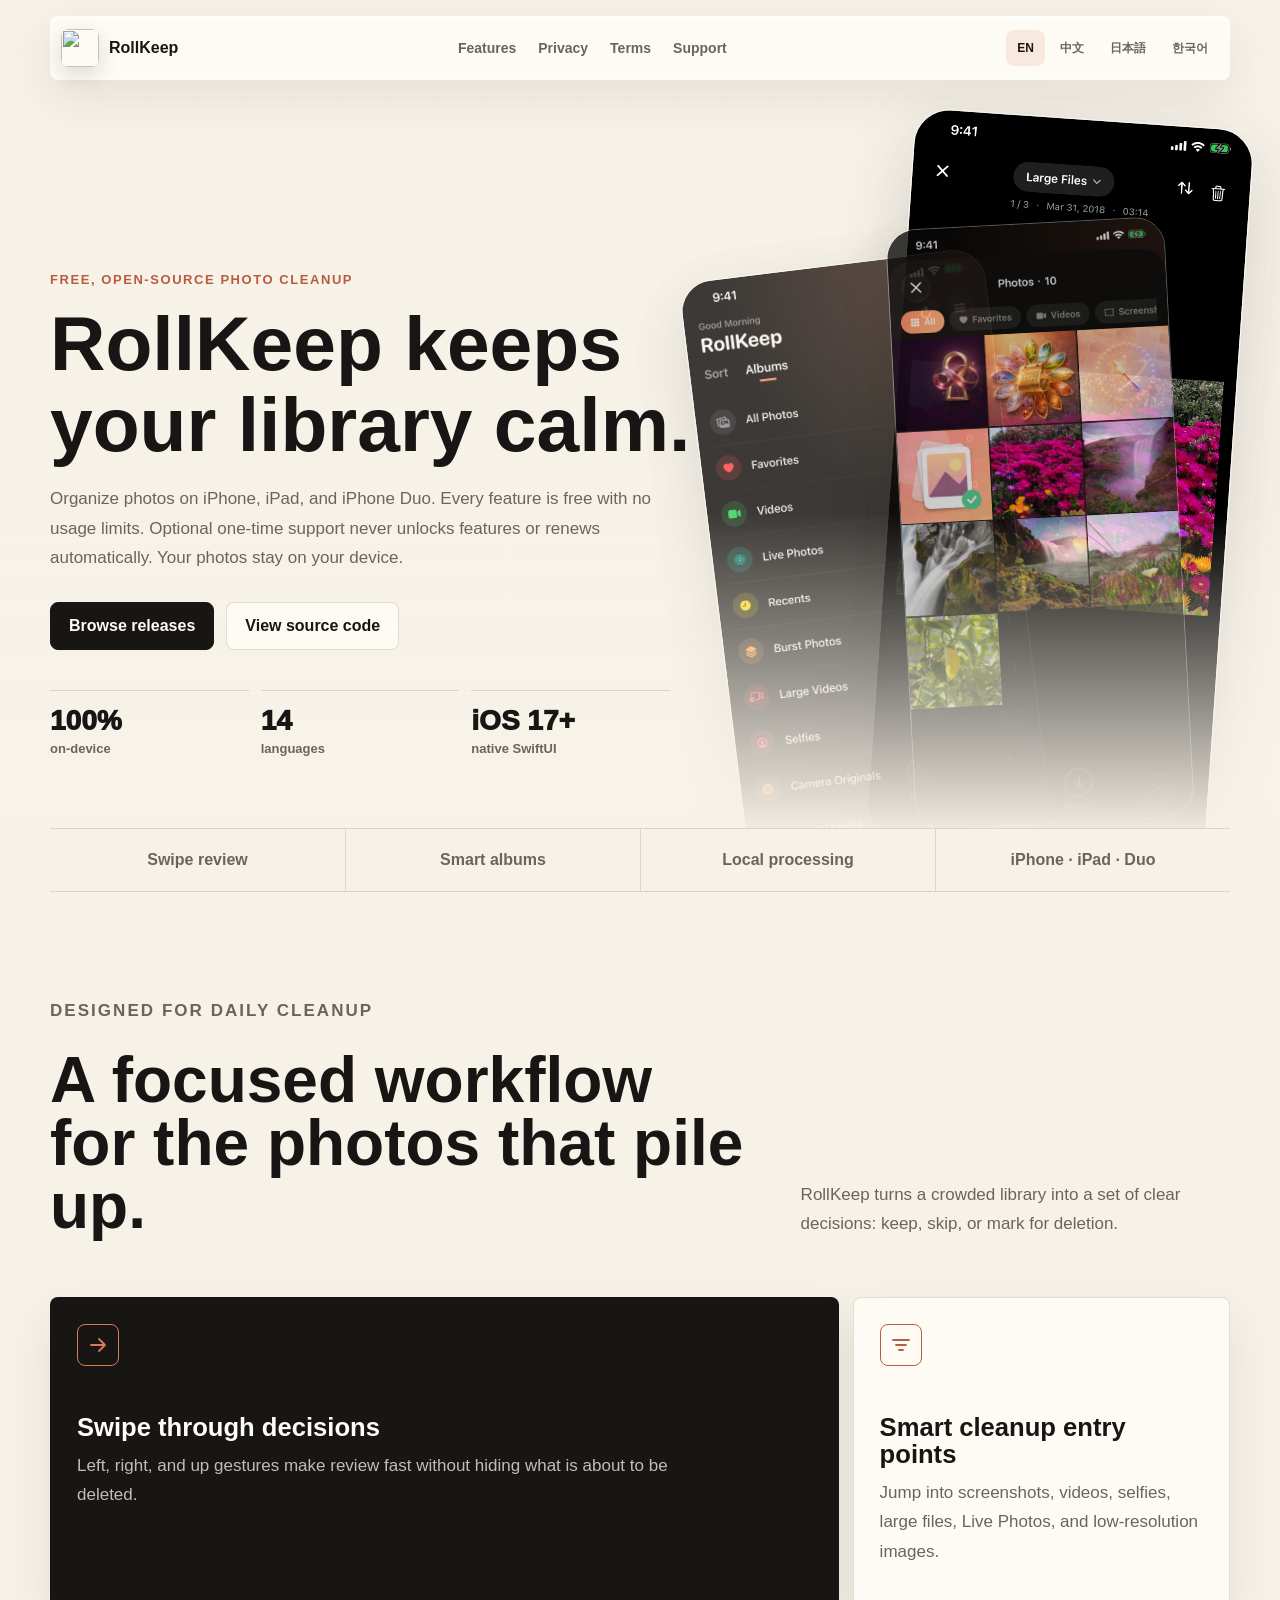
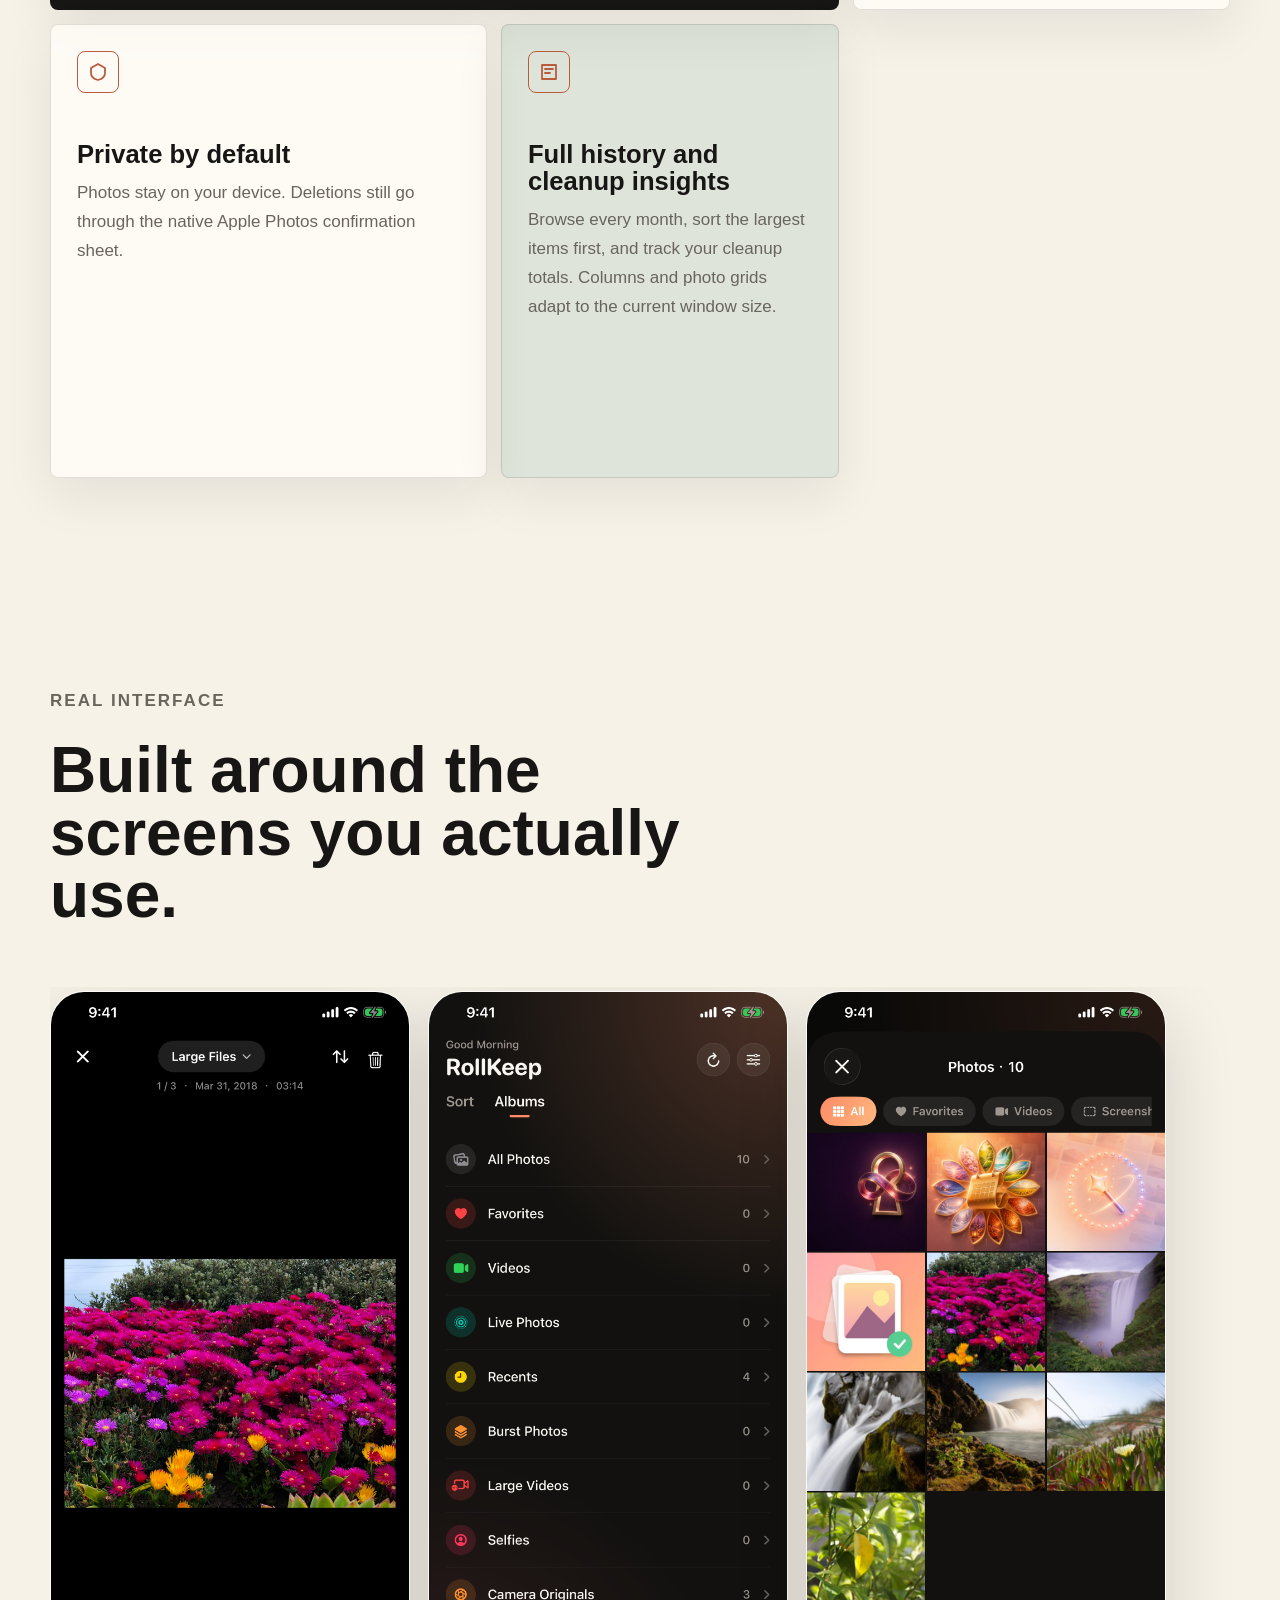
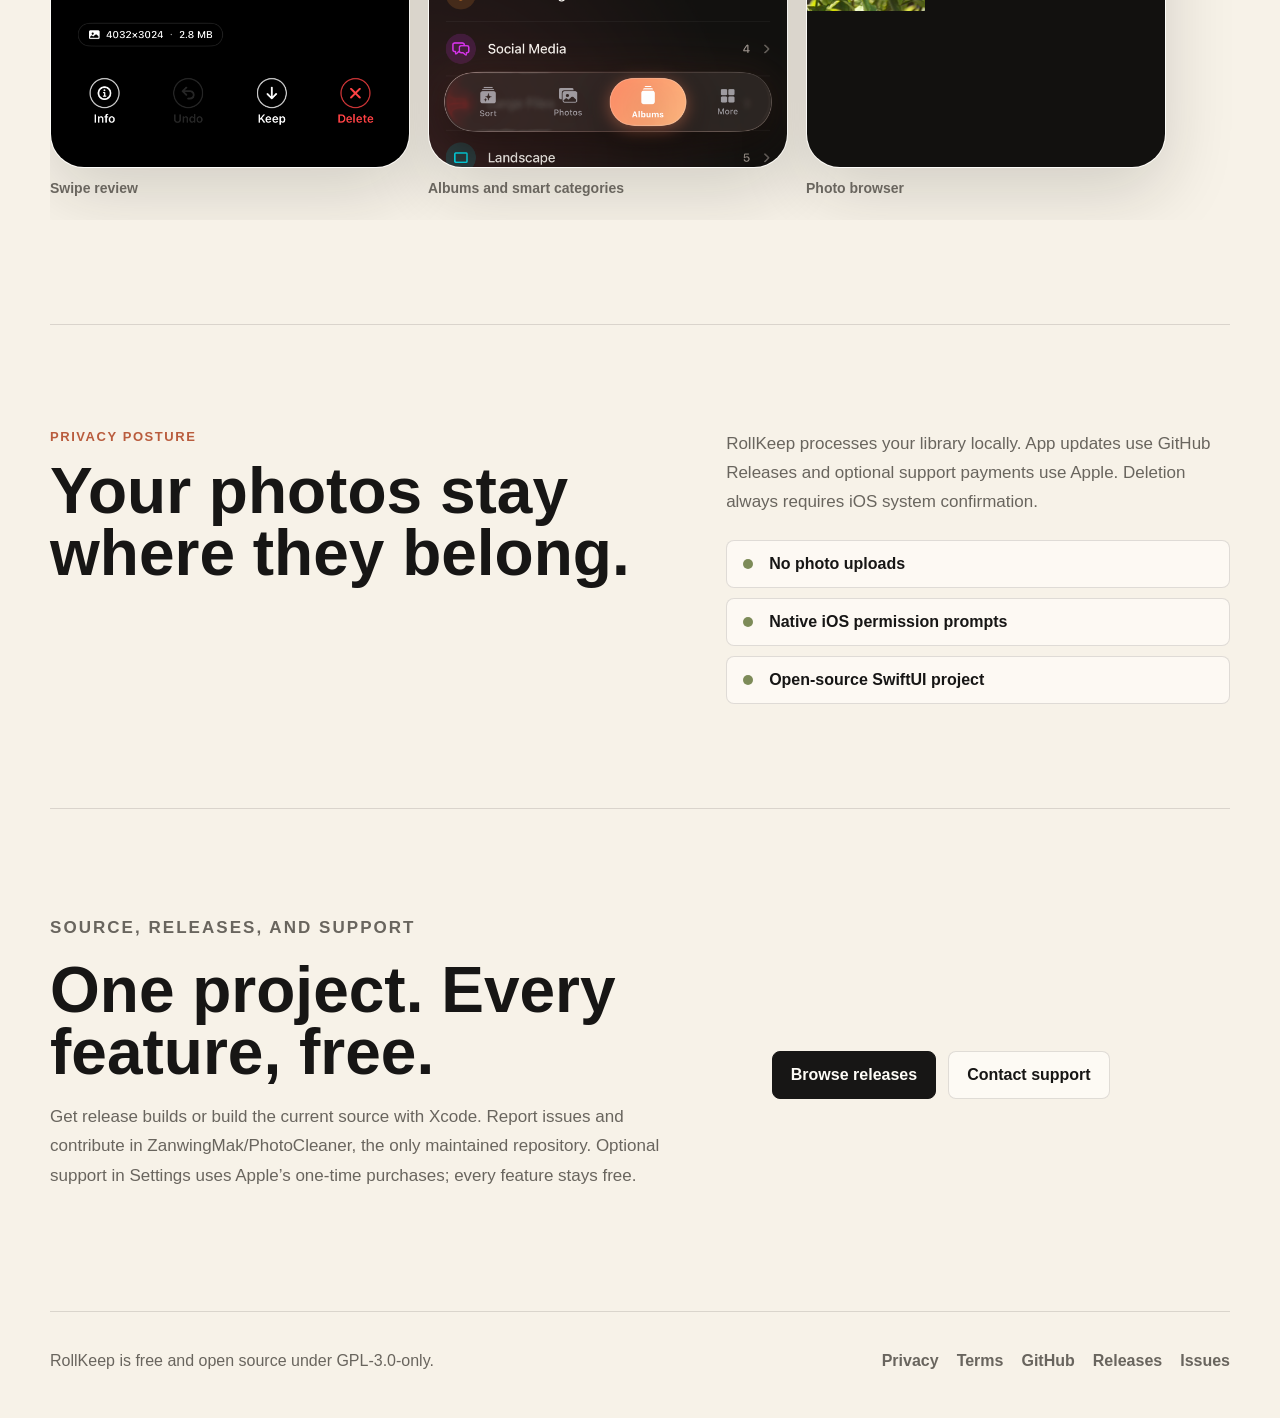
==== commit 7fbba0d5: "Add optional one-time sponsorship and prepare RollKeep 1.3.1" ====
--- a/docs/index.html
+++ b/docs/index.html
@@ -4,7 +4,7 @@
   <meta charset="utf-8">
   <meta name="viewport" content="width=device-width, initial-scale=1">
   <title>RollKeep — Free, open-source photo cleanup for iPhone, iPad, and Duo</title>
-  <meta name="description" content="Free, open-source photo organization for iPhone, iPad, and iPhone Duo. No subscriptions, in-app purchases, or usage limits.">
+  <meta name="description" content="Free, open-source photo organization for iPhone, iPad, and iPhone Duo. Every feature is free. Optional one-time support does not unlock features.">
   <meta property="og:title" content="RollKeep">
   <meta property="og:description" content="Swipe through your library, keep what matters, and clear space with confidence.">
   <link rel="canonical" href="https://zanwingmak.github.io/PhotoCleaner/">
@@ -46,7 +46,7 @@
       <div class="hero-content reveal">
         <p class="eyebrow" data-i18n="eyebrow">Free, open-source photo cleanup</p>
         <h1 data-i18n="heroTitle">RollKeep keeps your library calm.</h1>
-        <p class="hero-copy" data-i18n="heroCopy">Organize photos on iPhone, iPad, and iPhone Duo. All features are free, with no subscriptions, in-app purchases, or usage limits. Your photos stay on your device.</p>
+        <p class="hero-copy" data-i18n="heroCopy">Organize photos on iPhone, iPad, and iPhone Duo. Every feature is free with no usage limits. Optional one-time support never unlocks features or renews automatically. Your photos stay on your device.</p>
         <div class="hero-actions">
           <a class="button button-primary" href="https://github.com/ZanwingMak/PhotoCleaner/releases" data-i18n="primaryCta">Browse releases</a>
           <a class="button button-ghost" href="https://github.com/ZanwingMak/PhotoCleaner" data-i18n="secondaryCta">View source code</a>
@@ -140,7 +140,7 @@
         <h2 data-i18n="privacyTitle">Your photos stay where they belong.</h2>
       </div>
       <div class="privacy-copy">
-        <p data-i18n="privacyCopy">RollKeep processes your library locally. It only checks GitHub Releases when looking for app updates, and deletion always requires iOS system confirmation.</p>
+        <p data-i18n="privacyCopy">RollKeep processes your library locally. App updates use GitHub Releases and optional support payments use Apple. Deletion always requires iOS system confirmation.</p>
         <ul>
           <li data-i18n="privacyOne">No photo uploads</li>
           <li data-i18n="privacyTwo">Native iOS permission prompts</li>
@@ -153,7 +153,7 @@
       <div class="download-copy">
         <p class="eyebrow" data-i18n="downloadEyebrow">Source, releases, and support</p>
         <h2 data-i18n="downloadTitle">One project. Every feature, free.</h2>
-        <p data-i18n="downloadCopy">Get release builds or build the current source with Xcode. Report issues and contribute in ZanwingMak/PhotoCleaner, the only maintained repository.</p>
+        <p data-i18n="downloadCopy">Get release builds or build the current source with Xcode. Report issues and contribute in ZanwingMak/PhotoCleaner, the only maintained repository. Optional one-time support is available in Settings; every feature stays free.</p>
       </div>
       <div class="download-actions">
         <a class="button button-primary" href="https://github.com/ZanwingMak/PhotoCleaner/releases" data-i18n="downloadRelease">Browse releases</a>
